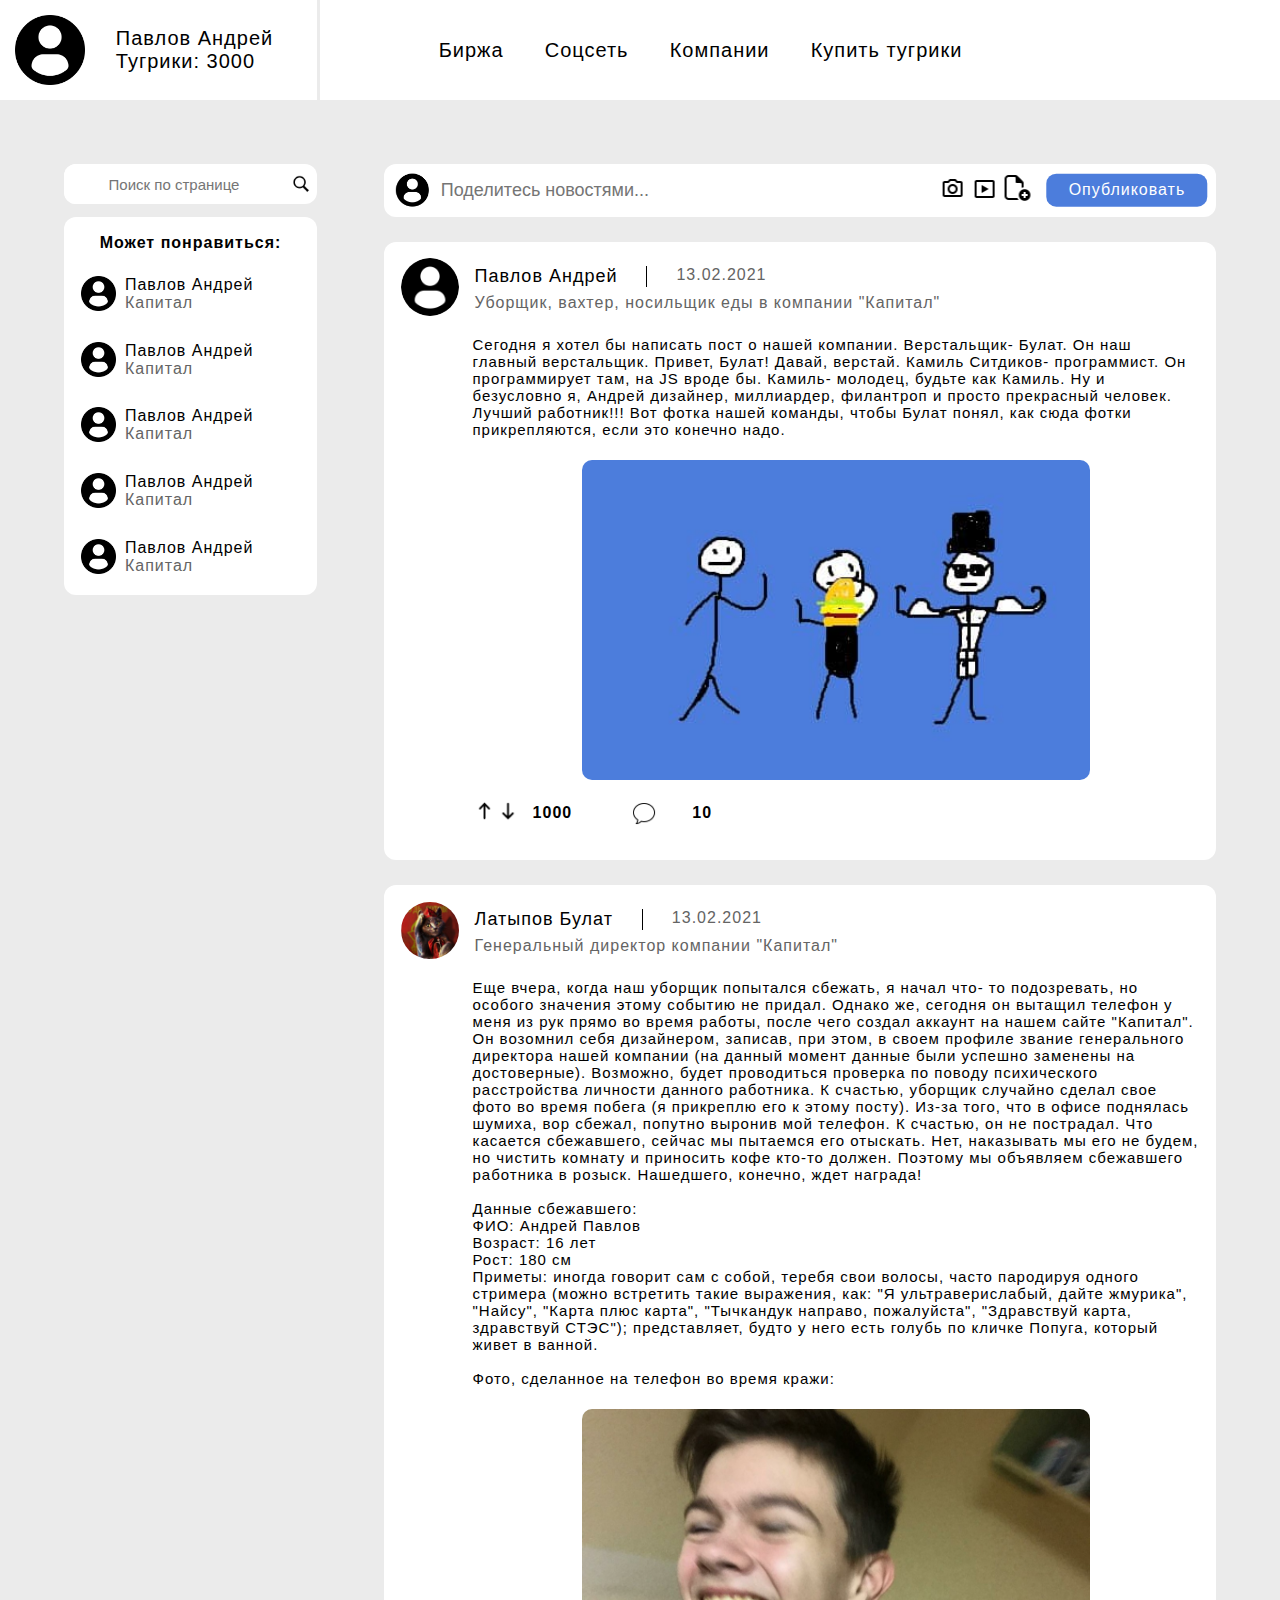
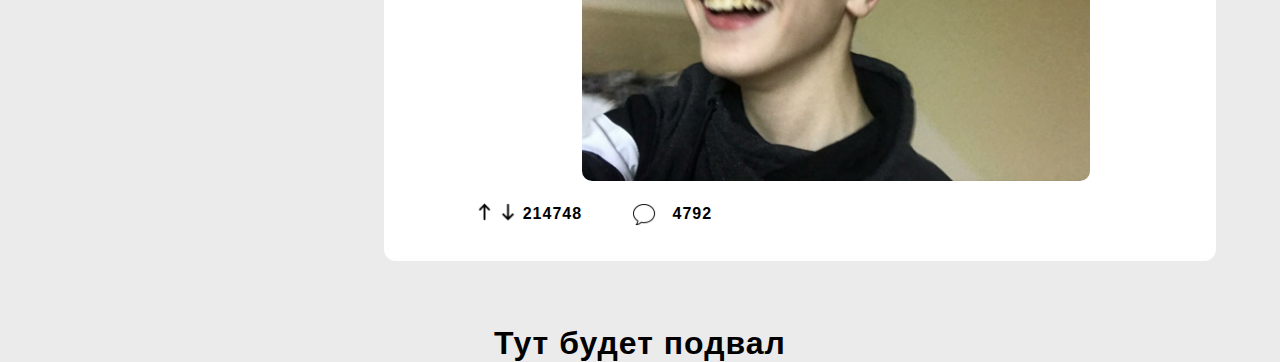
==== blog.html @ af14070f "Initial commit" ====
<!DOCTYPE html>
<html lang="en">
<head>
    <meta charset="UTF-8">
    <link rel="stylesheet" href="sources/css/blog.css">
    <title>Блог</title>
</head>
<body>
    <header>
        <div class="profile">
            <div class="logoBlock">
                <a href="/">
                    <img src="sources/images/profileUser.png" class="profile-icon" alt="">
                </a>
            </div>
            <div class="profile-info">
                <p>Павлов Андрей</p>
                <p>Тугрики: 3000</p>
            </div>
        </div>

        <div class="navBlock">
            <nav>
                <a href="index.html" class="navbar-link">Биржа</a>
                <a href="blog.html" class="navbar-link">Соцсеть</a>
                <a href="#" class="navbar-link">Компании</a>
                <a href="#" class="navbar-link">Купить тугрики</a>
            </nav>
        </div>
    </header>
    <main>
        <div class="recommendations">
            <div class="searchBlock">
                <input placeholder="Поиск по странице">
                <div class="searchLogo">
                    <a href="#">
                        <img src="sources/images/search.png" alt="">
                    </a>
                </div>
            </div>

            <div class="uCanLikeIt">
                <h2>Может понравиться:</h2>
                <div class="recommendation recommendation1">
                    <div class="recAvatar">
                        <img src="sources/images/profileUser.png" alt="">
                    </div>
                    <div class="recInfo">
                        <p class="recName">Павлов Андрей</p>
                        <p class="recComp">Капитал</p>
                    </div>
                </div>
                <div class="recommendation recommendation2">
                    <div class="recAvatar">
                        <img src="sources/images/profileUser.png" alt="">
                    </div>
                    <div class="recInfo">
                        <p class="recName">Павлов Андрей</p>
                        <p class="recComp">Капитал</p>
                    </div>
                </div>
                <div class="recommendation recommendation3">
                    <div class="recAvatar">
                        <img src="sources/images/profileUser.png" alt="">
                    </div>
                    <div class="recInfo">
                        <p class="recName">Павлов Андрей</p>
                        <p class="recComp">Капитал</p>
                    </div>
                </div>
                <div class="recommendation recommendation4">
                    <div class="recAvatar">
                        <img src="sources/images/profileUser.png" alt="">
                    </div>
                    <div class="recInfo">
                        <p class="recName">Павлов Андрей</p>
                        <p class="recComp">Капитал</p>
                    </div>
                </div>
                <div class="recommendation recommendation5">
                    <div class="recAvatar">
                        <img src="sources/images/profileUser.png" alt="">
                    </div>
                    <div class="recInfo">
                        <p class="recName">Павлов Андрей</p>
                        <p class="recComp">Капитал</p>
                    </div>
                </div>
            </div>

        </div>
        <div class="postsBlock">
            <div class="writePost">
                <div class="writerIcon">
                    <img src="sources/images/profileUser.png" alt="">
                </div>
                <input placeholder="Поделитесь новостями...">
                <div class="addMedia">
                    <div class="mediaTypes">
                        <a href="#">
                            <img src="sources/images/camera.png" alt="">
                        </a>
                        <a href="#">
                            <img src="sources/images/video.png" alt="">
                        </a>
                        <a href="#">
                            <img src="sources/images/addFile.png" alt="">
                        </a>
                    </div>

                </div>
                <div class="publish">
                    <div class="publishButton">
                        <a href="#">
                            <p>Опубликовать</p>
                        </a>
                    </div>

                </div>
            </div>
            <div class="post post1">
                    <div class="postMainInfo">
                        <div class="authorImage">
                            <img src="sources/images/profileUser.png" alt="">
                        </div>
                        <div class="authorMainInfo">
                            <div class="theFirstRow">
                                <div class="authorName">
                                    <p>Павлов Андрей</p>
                                </div>
                                <div class="postTime">
                                    <p>13.02.2021</p>
                                </div>
                            </div>
                            <div class="authorCompany">
                                <p>Уборщик, вахтер, носильщик еды в компании "Капитал"</p>
                            </div>
                        </div>
                    </div>
                <div class="postMain">
                    <div class="mainText">
                        <p>Сегодня я хотел бы написать пост о нашей компании. Верстальщик-
                            Булат. Он наш главный верстальщик. Привет, Булат! Давай, верстай.
                            Камиль Ситдиков- программист. Он программирует там, на JS вроде
                            бы. Камиль- молодец, будьте как Камиль. Ну и безусловно я, Андрей
                            дизайнер, миллиардер, филантроп и просто прекрасный человек.
                            Лучший работник!!! Вот фотка нашей команды, чтобы Булат понял,
                            как сюда фотки прикрепляются, если это конечно надо.
                        </p>
                    </div>
                    <div class="mainImage">
                        <img src="files/postPhoto.jpg" alt="">
                    </div>
                </div>
                <div class="postFooter">
                    <div class="postRating">
                        <a href="#">
                            <img src="sources/images/arrowUp.png" alt="">
                        </a>
                        <p>1000</p>
                        <a href="#">
                            <img src="sources/images/arrowDown.png" alt="">
                        </a>
                    </div>
                    <div class="postComments">
                        <a href="#">
                            <img src="sources/images/comment.png" alt="">
                        </a>
                        <p>10</p>
                    </div>
                </div>
            </div>

            <div class="post post2">
                <div class="postMainInfo">
                    <div class="authorImage">
                        <img src="files/Avatar.jpg" alt="">
                    </div>
                    <div class="authorMainInfo">
                        <div class="theFirstRow">
                            <div class="authorName">
                                <p>Латыпов Булат</p>
                            </div>
                            <div class="postTime">
                                <p>13.02.2021</p>
                            </div>
                        </div>
                        <div class="authorCompany">
                            <p>Генеральный директор компании "Капитал"</p>
                        </div>
                    </div>
                </div>
                <div class="postMain">
                    <div class="mainText">
                        <p> Еще вчера, когда наш уборщик попытался сбежать, я начал что-
                            то подозревать, но особого значения этому событию не придал.
                            Однако же, сегодня он вытащил телефон у меня из рук прямо во
                            время работы, после чего создал аккаунт на нашем сайте "Капитал".
                            Он возомнил себя дизайнером, записав, при этом, в своем профиле звание
                            генерального директора нашей компании (на данный момент данные были
                            успешно заменены на достоверные). Возможно, будет проводиться проверка
                            по поводу психического расстройства личности данного работника.
                            К счастью, уборщик случайно сделал свое фото во время побега (я прикреплю его к
                            этому посту). Из-за того, что в офисе поднялась шумиха, вор
                            сбежал, попутно выронив мой телефон. К счастью, он не пострадал.
                            Что касается сбежавшего, сейчас мы пытаемся его отыскать. Нет,
                            наказывать мы его не будем, но чистить комнату и приносить кофе
                            кто-то должен. Поэтому мы объявляем сбежавшего работника в розыск.
                            Нашедшего, конечно, ждет награда!
                            <br>
                            <br>
                            Данные сбежавшего:
                            <br>
                            ФИО: Андрей Павлов
                            <br>
                            Возраст: 16 лет
                            <br>
                            Рост: 180 см
                            <br>
                            Приметы: иногда говорит сам с собой, теребя свои
                            волосы, часто пародируя одного стримера (можно встретить такие
                            выражения, как: "Я ультраверислабый, дайте жмурика", "Найсу",
                            "Карта плюс карта", "Тычкандук направо, пожалуйста", "Здравствуй карта, здравствуй СТЭС");
                            представляет, будто у него есть голубь по кличке Попуга, который живет в ванной.
                            <br>
                            <br>
                            Фото, сделанное на телефон во время кражи:
                        </p>
                    </div>
                    <div class="mainImage">
                        <img src="files/AndreyTheRobber.jpg" alt="">
                    </div>
                </div>
                <div class="postFooter">
                    <div class="postRating">
                        <a href="#">
                            <img src="sources/images/arrowUp.png" alt="">
                        </a>
                        <p>214748</p>
                        <a href="#">
                            <img src="sources/images/arrowDown.png" alt="">
                        </a>
                    </div>
                    <div class="postComments">
                        <a href="#">
                            <img src="sources/images/comment.png" alt="">
                        </a>
                        <p>4792</p>
                    </div>
                </div>
            </div>
        </div>


    </main>

    <footer>
        <h1>Тут будет подвал</h1>
    </footer>

</body>
</html>
---- sources/css/blog.css ----
*{
    margin: 0;
    padding: 0;
    box-sizing: border-box;
}
body {
    margin: 0;
    background-color: #EBEBEB;
    font-family: "Montserrat", sans-serif;
    font-weight: 450;
    letter-spacing: 1px;
}
header {
    background-color: white;
    display: flex;
    position: relative;
    height: 100px;
}

.profile {
    width: 25%;
    display: flex;
    align-items: center;
    border-right: 3px solid #EBEBEB;
}

.profile-icon {
    width: 70%;
    position: absolute;
    top: 50%;
    left: 50%;
    transform: translate(-50%,-50%);
}

.logoBlock {
    width: 100px;
    height: 100px;
    position: relative;
}

.profile-info{
    float: right;
    font-size: 20px;
    position: relative;
    margin-left: 5%;
}

main {
    position: relative;
    display: flex;
}

nav {
    margin-left: 7%;
    position: relative;
    top: 50%;
    left: 50%;
    transform: translate(-50%, -50%);
}

.navBlock{
    position: absolute;
    width: 75%;
    margin-left: 25%;
    height: 100%;
}

.navbar-link {
    text-decoration: none;
    color: black;
    margin: 2%;
    font-size: 20px;
}

.recommendations {
    position: relative;
    /*position: fixed; Только попробовать!*/
    margin-top: 5%;
    margin-left: 5%;
    width: 20%;
    border-right: 3px solid #EBEBEB;
}

.searchBlock {
    background-color: white;
    border-radius: 12px;
    height: 40px;
    display: flex;
    position: relative;
}
.searchBlock input {
    height: 40px;
    width: 100%;
    border-radius: 12px;
    border: none;
    outline: none;
    text-align: center;
    font-size: 15px;
}

.searchLogo {
    width: 15%;
    position:relative;
}

.searchLogo img {
    width: 18px;
    height: 18px;
    position: relative;
    top: 50%;
    left:50%;
    transform: translate(-50%, -50%);
}

.uCanLikeIt {
    width: 100%;
    margin-top: 5%;
    padding: 2%;
    position: relative;
    background-color: white;
    border-radius: 12px;

}

.uCanLikeIt h2 {
    margin: 5%;
    font-size: 16px;
    text-align: center;
}

.recommendation {
    position: relative;
    display: flex;
    margin-top: 1%;
    height: 15%;
    width: 100%;
    padding: 5%;
}

.recAvatar {
    height: 100%;
    width: 20%;
}

.recAvatar img {
    width: 80%;
}

.recComp {
    color: #646464;
}

.postsBlock {
    position: relative;
    width: 65%;
    margin-left: 5%;
    margin-right: 5%;
    margin-top: 5%;
}

.writePost {
    position: relative;
    display: flex;
    background-color: white;
    width: 100%;
    border-radius: 12px;
    padding: 1%;
}

.writerIcon {
    position: relative;
    height: 100%;
    width: 5%;
    /*background-color: red;*/
}

.writerIcon img {
    position: relative;
    width: 80%;
    left: 50%;
    top:50%;
    transform: translate(-50%, 5%);
}

.writePost input {
    position: relative;
    width: 60%;
    margin-left: 1%;
    /*background-color: green;*/
    border:none;
    font-size: 18px;
    outline: none;
}

.addMedia {
    position: relative;
    width: 15%;
    /*background-color: blue;*/
}

.mediaTypes {
    position: relative;
    width: 80%;
    top: 50%;
    left: 50%;
    transform: translate(-50%, -50%);
    /*background-color: red;*/
}

.addMedia a {
    text-decoration: none;
    margin-left: 3%;
    text-align: center;
}

.publish {
    width: 20%;
    /*background-color: yellow;*/
}

.publishButton {
    position: relative;
    height: 90%;
    top: 50%;
    left: 50%;
    transform: translate(-50%, -50%);
    text-align: center;
    border-radius: 10px;
    background-color: #4C7DDC;

}

.publishButton a {
    position: relative;
    text-decoration: none;
    color: white;
    top: 20%;
}

.post {
    margin-top: 3%;
    position: relative;
    background-color: white;
    width: 100%;
    border-radius: 12px;
    padding: 2%;
}

.postMainInfo {
    position: relative;
    display: flex;
}

.authorImage {
    position: relative;
    width: 8%;
}

.authorImage img {
    position: relative;
    width: 100%;
    border-radius: 50%;
}

.authorMainInfo {
    position: relative;
    width: 100%;
    margin-left: 2%;
}

.theFirstRow {
    margin-top: 1%;
    position: relative;
    display: flex;
}

.authorName {

    position: relative;
    padding-right: 4%;
    border-right: 1px solid black;
    font-size: 18px;
}

.postTime {
    position: relative;
    margin-left: 4%;
    color: #646464;
}

.authorCompany {
    position: relative;
    margin-top: 1%;
    color: #646464;
}

.postMain {
    position: relative;
    font-size: 15px;
    margin-left: 9%;
    margin-top: 2%;
}

.mainImage {
    position: relative;
    margin-top: 3%;
    text-align: center;
}

.mainImage img {
    width: 70%;
    border-radius: 10px;
}

.postFooter {
    position: relative;
    display: flex;
    width: 100%;
    margin-top: 2%;
    font-weight: 650;
    margin-bottom: 2%;
}

.postRating {
    position: relative;
    margin-left: 9%;
    display: flex;
    width: 20%;
}

.postRating a {
    width: 15%;
}

.postRating img {
    width: 100%;
}

.postRating p {
    position: absolute;
    top: 50%;
    left: 50%;
    transform: translate(-50%, -50%);
}

.postComments {
    position: relative;
    width: 10%;
}

.postComments a {
    position: absolute;
    width: 30%;
    top: 50%;
    transform: translate(0, -50%);
}

.postComments img {
    position: absolute;
    width: 100%;
    top: 50%;
    transform: translate(0, -50%);
}

.postComments p {
    position: relative;
    text-align: right;
    top: 50%;
    transform: translate(0, -50%);
}

footer {
    margin-top: 5%;
    text-align: center;
}
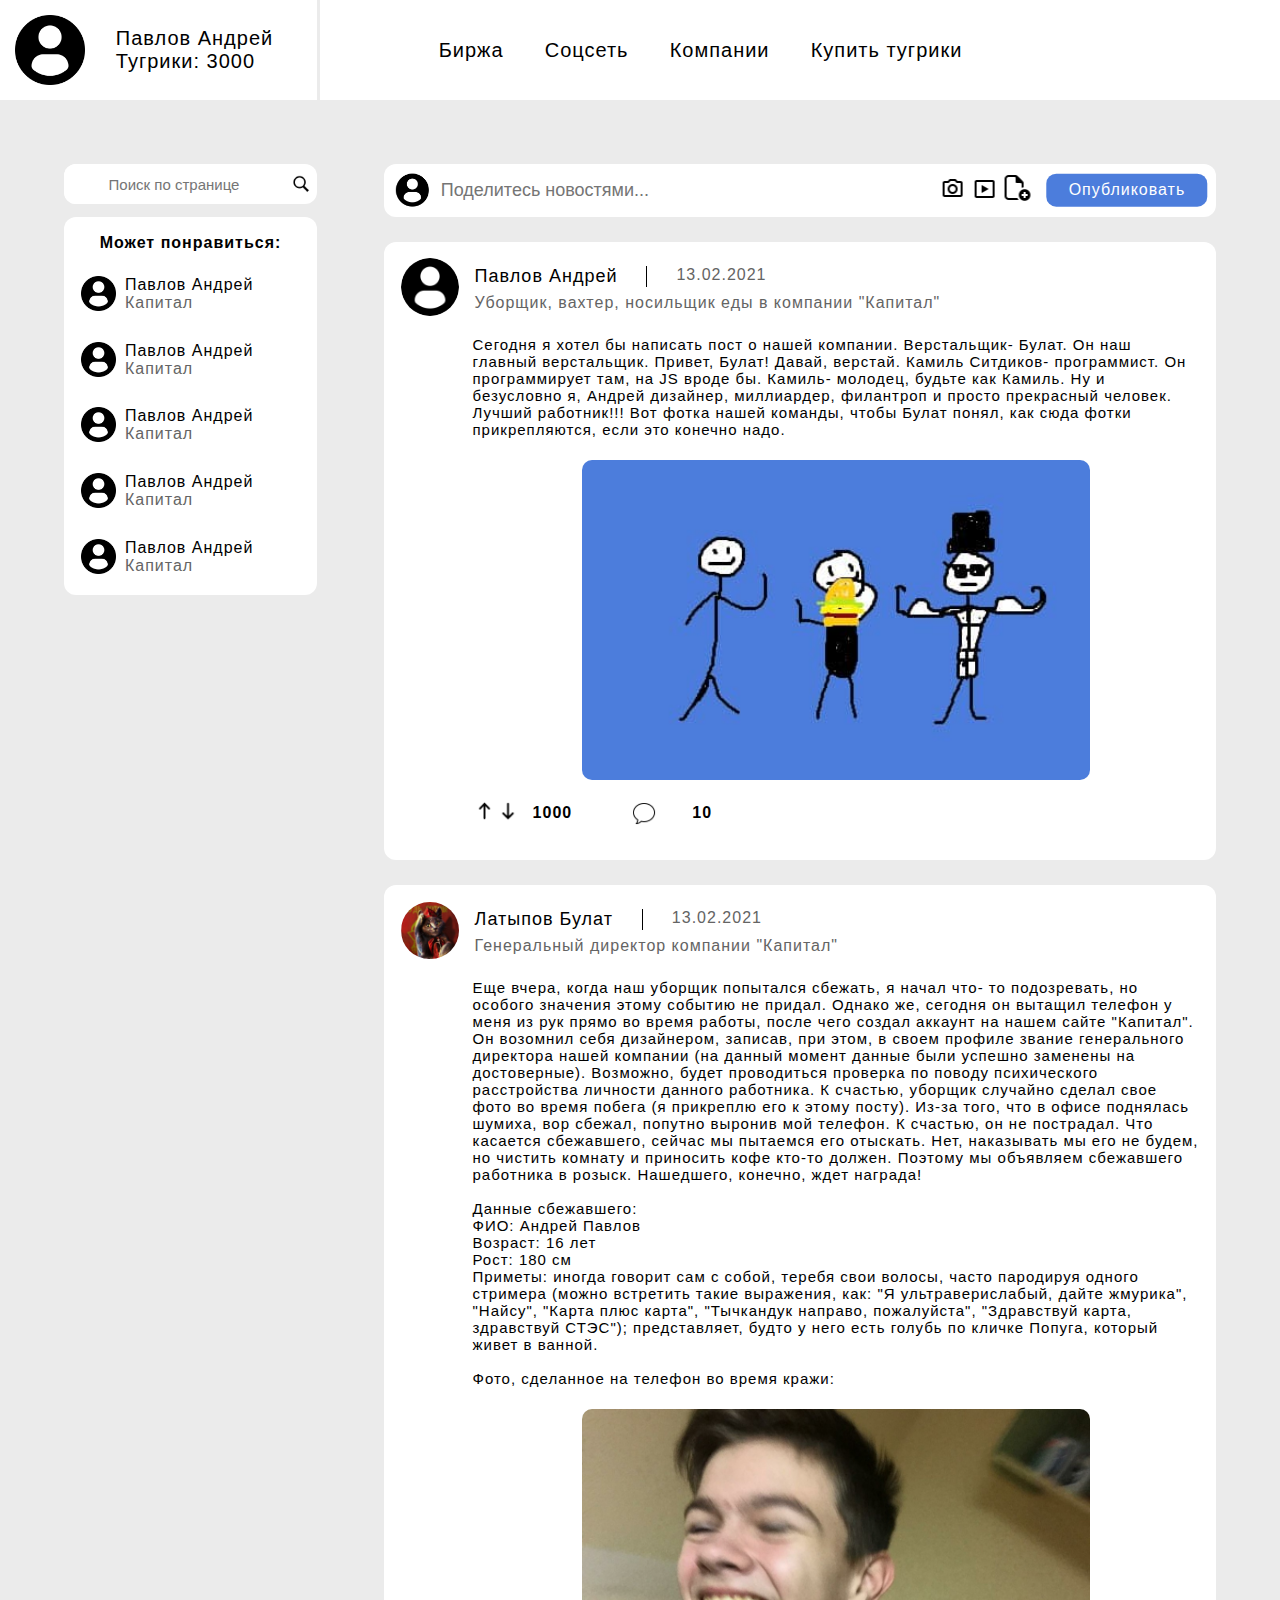
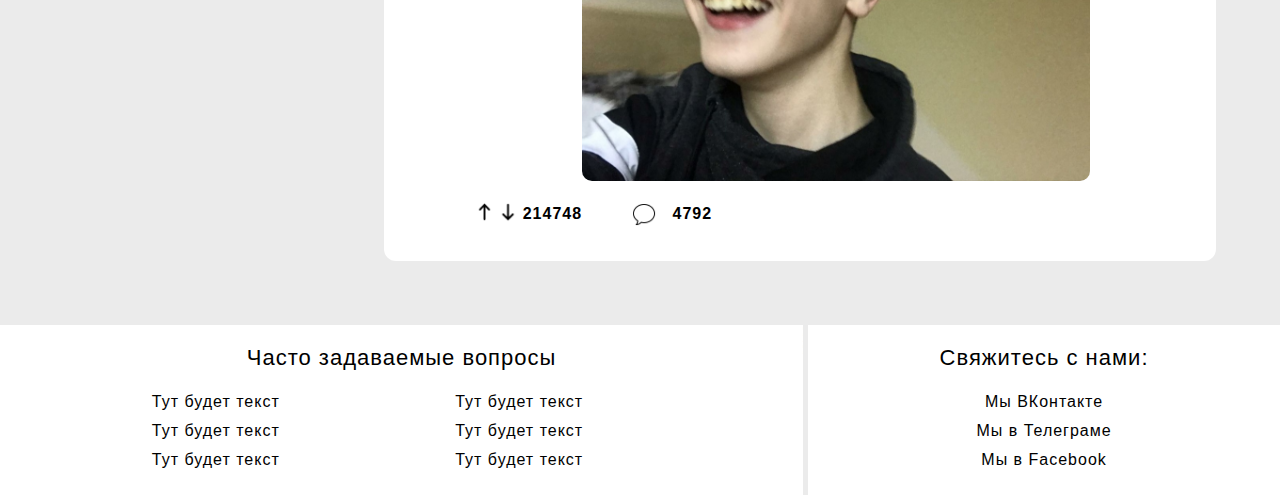
==== commit 77c9a018: "Added footer" ====
--- a/blog.html
+++ b/blog.html
@@ -255,7 +255,36 @@
     </main>
 
     <footer>
-        <h1>Тут будет подвал</h1>
+        <div class="faqMain footerBlock">
+            <p class="title">Часто задаваемые вопросы</p>
+            <div class="faq">
+                <div class="faq1 faqBlock">
+                    <p><a href="#">Тут будет текст</a></p>
+                    <p><a href="#">Тут будет текст</a></p>
+                    <p><a href="#">Тут будет текст</a></p>
+                </div>
+                <div class="faq2 faqBlock">
+                    <p><a href="#">Тут будет текст</a></p>
+                    <p><a href="#">Тут будет текст</a></p>
+                    <p><a href="#">Тут будет текст</a></p>
+                </div>
+            </div>
+        </div>
+
+        <div class="stick">
+            <p>п</p>
+            <p>а</p>
+            <p>л</p>
+            <p>к</p>
+            <p>а</p>
+        </div>
+
+        <div class="contactWithUs footerBlock">
+            <p class="title">Свяжитесь с нами:</p>
+            <p><a href="#">Мы ВКонтакте</a></p>
+            <p><a href="#">Мы в Телеграме</a></p>
+            <p><a href="#">Мы в Facebook</a></p>
+        </div>
     </footer>
 
 </body>
--- a/sources/css/blog.css
+++ b/sources/css/blog.css
@@ -371,5 +371,56 @@
 
 footer {
     margin-top: 5%;
-    text-align: center;
+    position: relative;
+    background-color: white;
+    display: flex;
+}
+
+footer a {
+    text-decoration: none;
+    color: black;
+}
+
+.faqMain {
+    position: relative;
+    width: 53%;
+}
+
+.contactWithUs {
+    position: relative;
+    width: 27%;
+}
+
+.footerBlock {
+    position: relative;
+    margin: 1.5% 5% 1.5% 5%;
+    text-align: center;
+    line-height: 180%;
+}
+
+.title {
+    font-size: 22px;
+    margin-bottom: 15px;
+}
+
+
+
+.faq {
+    position: relative;
+    display: flex;
+}
+
+.faqBlock {
+    position: relative;
+    margin-left: 13%;
+    margin-right: 13%;
+}
+
+.stick {
+    position: relative;
+    height: 170px;
+    width: 5px;
+    background-color: #EBEBEB;
+    color: #EBEBEB;
+    font-size: 5px;
 }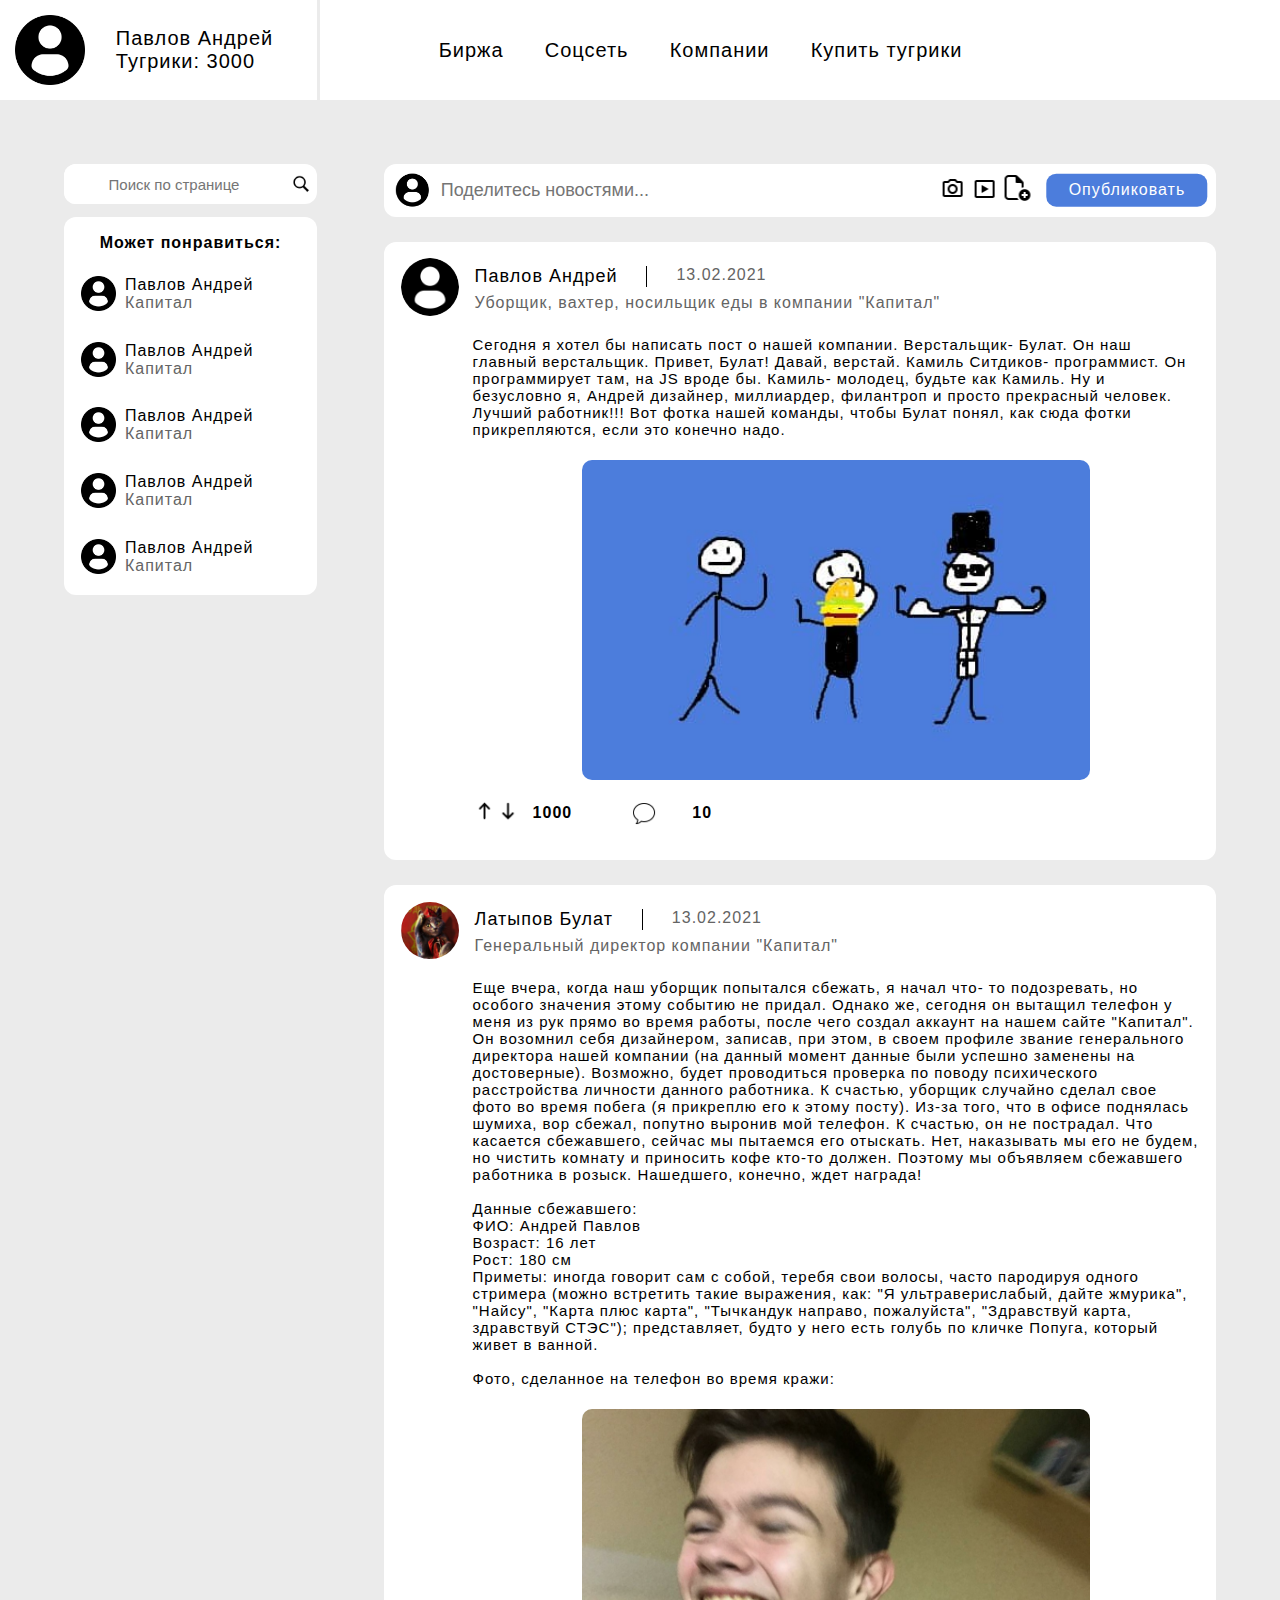
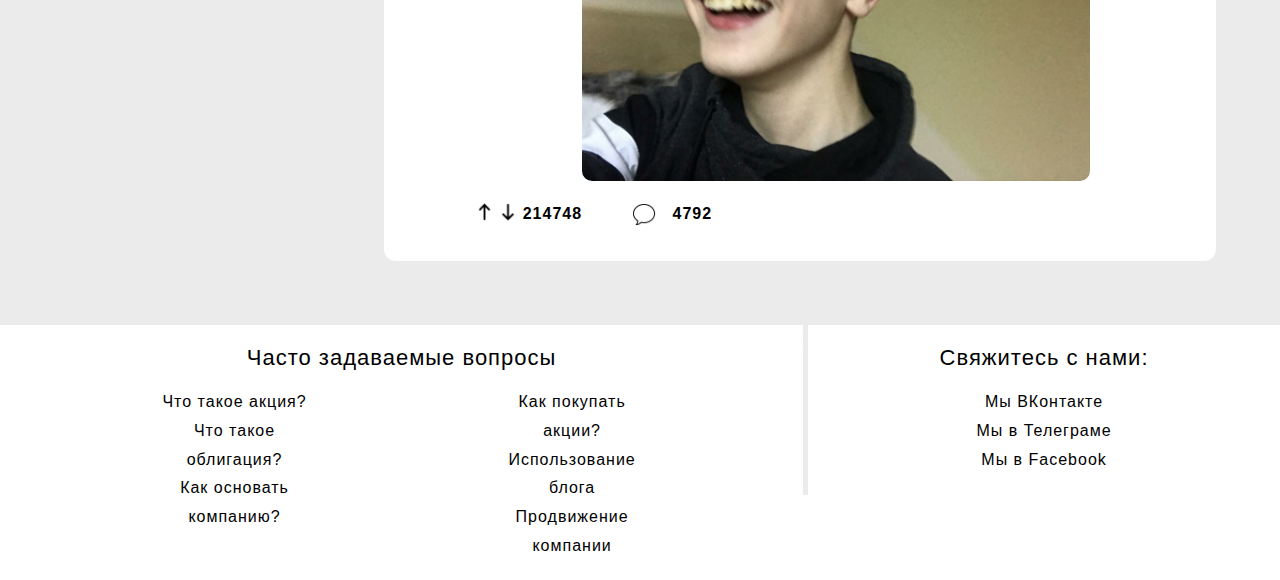
==== commit ffaab046: "Added footer" ====
--- a/blog.html
+++ b/blog.html
@@ -23,7 +23,7 @@
             <nav>
                 <a href="index.html" class="navbar-link">Биржа</a>
                 <a href="blog.html" class="navbar-link">Соцсеть</a>
-                <a href="#" class="navbar-link">Компании</a>
+                <a href="companies.html" class="navbar-link">Компании</a>
                 <a href="#" class="navbar-link">Купить тугрики</a>
             </nav>
         </div>
@@ -259,14 +259,14 @@
             <p class="title">Часто задаваемые вопросы</p>
             <div class="faq">
                 <div class="faq1 faqBlock">
-                    <p><a href="#">Тут будет текст</a></p>
-                    <p><a href="#">Тут будет текст</a></p>
-                    <p><a href="#">Тут будет текст</a></p>
+                    <p><a href="#">Что такое акция?</a></p>
+                    <p><a href="#">Что такое облигация?</a></p>
+                    <p><a href="#">Как основать компанию?</a></p>
                 </div>
                 <div class="faq2 faqBlock">
-                    <p><a href="#">Тут будет текст</a></p>
-                    <p><a href="#">Тут будет текст</a></p>
-                    <p><a href="#">Тут будет текст</a></p>
+                    <p><a href="#">Как покупать акции?</a></p>
+                    <p><a href="#">Использование блога</a></p>
+                    <p><a href="#">Продвижение компании</a></p>
                 </div>
             </div>
         </div>
